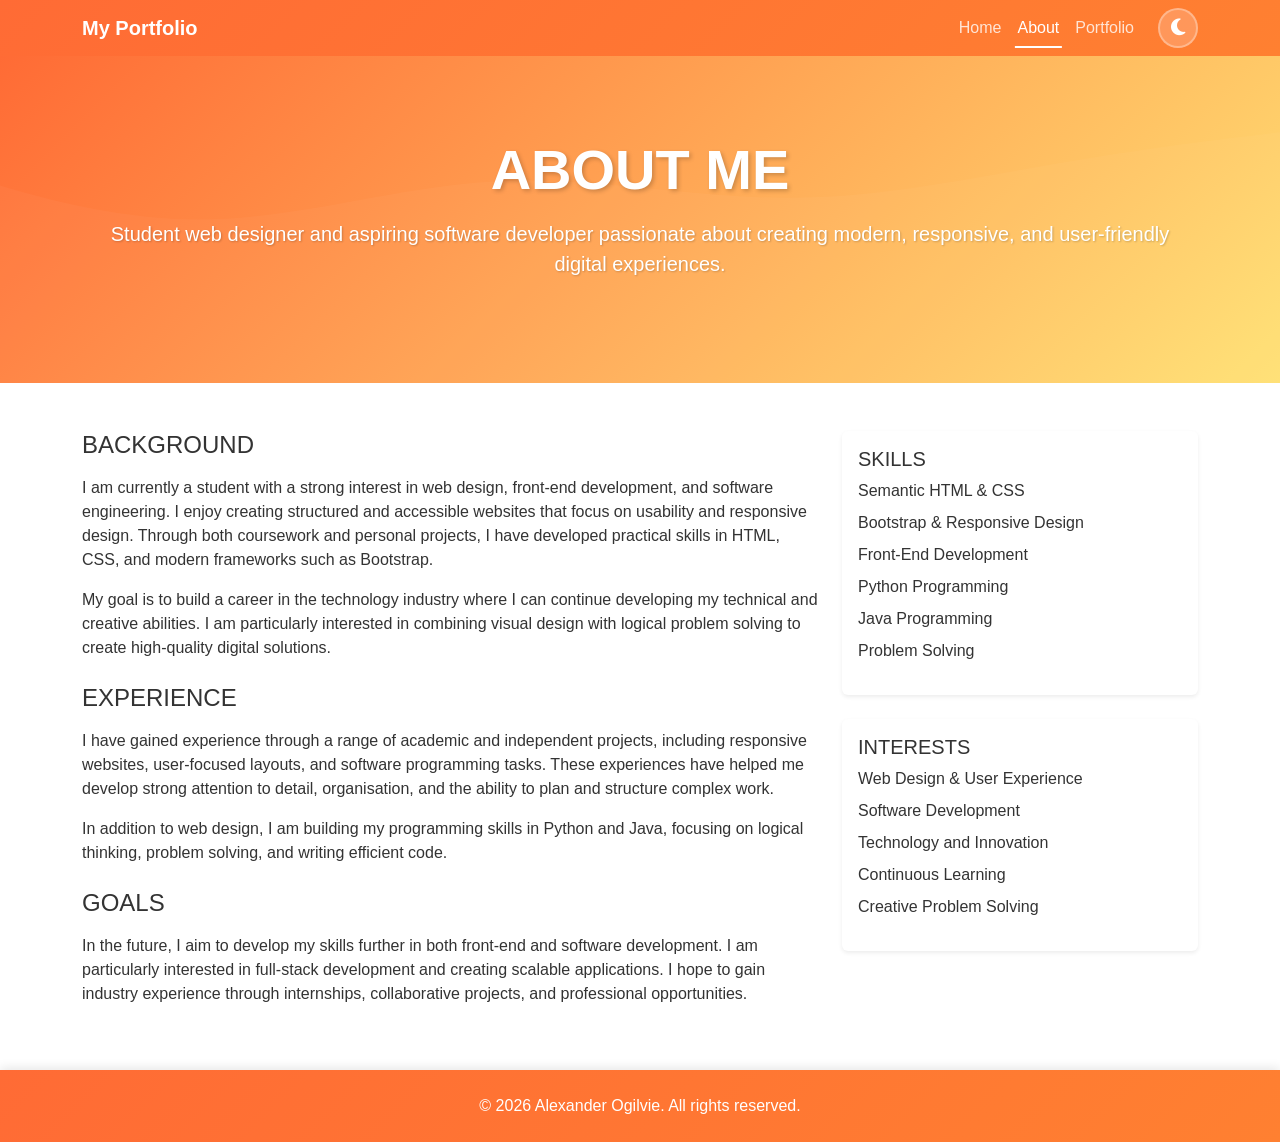
==== about.html @ 469fd4c9 "Fixed light mode colours flashing when switching pages in dark mode" ====
<!DOCTYPE html>
<html lang="en">
<head>
    <meta charset="UTF-8">
    <meta name="viewport" content="width=device-width, initial-scale=1.0">
    <title>About - My Portfolio</title>
    <link href="https://cdn.jsdelivr.net/npm/bootstrap@5.3.2/dist/css/bootstrap.min.css" rel="stylesheet">
    <link rel="stylesheet" href="https://cdnjs.cloudflare.com/ajax/libs/animate.css/4.1.1/animate.min.css">
    <link rel="stylesheet" href="https://cdnjs.cloudflare.com/ajax/libs/font-awesome/6.5.1/css/all.min.css">
    <script>
        (function() {
            const savedTheme = localStorage.getItem('theme') || 'light';
            document.documentElement.setAttribute('data-theme', savedTheme);
        })();
    </script>
    <link rel="stylesheet" href="css/style.css">
</head>
<body>
    <header>
        <nav class="navbar navbar-expand-lg site-nav">
            <div class="container">
                <a class="navbar-brand" href="index.html">My Portfolio</a>
                <button class="navbar-toggler" type="button" data-bs-toggle="collapse" data-bs-target="#navbarNav">
                    <span class="navbar-toggler-icon"></span>
                </button>
                <div class="collapse navbar-collapse" id="navbarNav">
                    <ul class="navbar-nav ms-auto">
                        <li class="nav-item">
                            <a class="nav-link" href="index.html">Home</a>
                        </li>
                        <li class="nav-item">
                            <a class="nav-link active" href="about.html">About</a>
                        </li>
                        <li class="nav-item">
                            <a class="nav-link" href="portfolio.html">Portfolio</a>
                        </li>
                        <li class="nav-item">
                            <button id="theme-toggle" class="theme-toggle" aria-label="Toggle dark mode">
                                <i class="fas fa-moon"></i>
                            </button>
                        </li>
                    </ul>
                </div>
            </div>
        </nav>
    </header>

    <main>
        <section class="hero">
            <div class="container">
                <h1 class="hero-title">ABOUT ME</h1>
                <p class="hero-text">
                    Student web designer and aspiring software developer passionate about creating modern, responsive, and user-friendly digital experiences.
                </p>
            </div>
        </section>

        <section class="section">
            <div class="container">
                <div class="row">
                    <div class="col-lg-8">
                        <h2 class="h4 mb-3">BACKGROUND</h2>
                        <p>I am currently a student with a strong interest in web design, front-end development, and software engineering. I enjoy creating structured and accessible websites that focus on usability and responsive design. Through both coursework and personal projects, I have developed practical skills in HTML, CSS, and modern frameworks such as Bootstrap.</p>
                        <p>My goal is to build a career in the technology industry where I can continue developing my technical and creative abilities. I am particularly interested in combining visual design with logical problem solving to create high-quality digital solutions.</p>

                        <h2 class="h4 mb-3 mt-4">EXPERIENCE</h2>
                        <p>I have gained experience through a range of academic and independent projects, including responsive websites, user-focused layouts, and software programming tasks. These experiences have helped me develop strong attention to detail, organisation, and the ability to plan and structure complex work.</p>
                        <p>In addition to web design, I am building my programming skills in Python and Java, focusing on logical thinking, problem solving, and writing efficient code.</p>

                        <h2 class="h4 mb-3 mt-4">GOALS</h2>
                        <p>In the future, I aim to develop my skills further in both front-end and software development. I am particularly interested in full-stack development and creating scalable applications. I hope to gain industry experience through internships, collaborative projects, and professional opportunities.</p>
                    </div>
                    <div class="col-lg-4">
                        <div class="card shadow-sm mb-4">
                            <div class="card-body">
                                <h3 class="h5 card-title">SKILLS</h3>
                                <ul class="list-unstyled">
                                    <li class="mb-2">Semantic HTML & CSS</li>
                                    <li class="mb-2">Bootstrap & Responsive Design</li>
                                    <li class="mb-2">Front-End Development</li>
                                    <li class="mb-2">Python Programming</li>
                                    <li class="mb-2">Java Programming</li>
                                    <li class="mb-2">Problem Solving</li>
                                </ul>
                            </div>
                        </div>
    
                        <div class="card shadow-sm">
                            <div class="card-body">
                                <h3 class="h5 card-title">INTERESTS</h3>
                                <ul class="list-unstyled">
                                    <li class="mb-2">Web Design & User Experience</li>
                                    <li class="mb-2">Software Development</li>
                                    <li class="mb-2">Technology and Innovation</li>
                                    <li class="mb-2">Continuous Learning</li>
                                    <li class="mb-2">Creative Problem Solving</li>
                                </ul>
                            </div>
                        </div>
                    </div>
                </div>
            </div>
        </section>
    </main>

    <footer class="site-footer">
        <div class="container">
            <p class="mb-0">&copy; 2026 Alexander Ogilvie. All rights reserved.</p>
        </div>
    </footer>

    <script src="https://cdn.jsdelivr.net/npm/bootstrap@5.3.2/dist/js/bootstrap.bundle.min.js"></script>
    <script src="js/theme-toggle.js"></script>
</body>
</html>
---- css/style.css ----
:root {
    /* Light mode */
    --gradient-primary: linear-gradient(135deg, #ff6b35 0%, #ffe174 100%);
    --gradient-secondary: linear-gradient(135deg, #ff9a56 0%, #ff6b6b 100%);
    --gradient-dark: linear-gradient(135deg, #ff6b35 0%, #ff8031 100%);
    --gradient-light: linear-gradient(135deg, #fff5e6 0%, #ffe0b2 100%);
    --bg-color: #ffffff;
    --text-color: #333333;
    --card-bg: #ffffff;
    --feature-gradient: linear-gradient(135deg, #fff5e6 0%, #ffe0b2 100%);
    --feature-text: #d84315;
}

[data-theme="dark"] {
    /* Dark mode */
    --gradient-primary: linear-gradient(135deg, #0726ad 0%, #6a08cc 100%);
    --gradient-secondary: linear-gradient(135deg, #f093fb 0%, #f5576c 100%);
    --gradient-dark: linear-gradient(135deg, #0726ad 0%, #2d1b69 100%);
    --gradient-light: linear-gradient(135deg, #2d1b69 0%, #5b3a8f 100%);
    --bg-color: #1a1a2e;
    --text-color: #eaeaea;
    --card-bg: #16213e;
    --feature-gradient: linear-gradient(135deg, #2d1b69 0%, #5b3a8f 100%);
    --feature-text: #b794f6;
}

body {
    font-family: -apple-system, BlinkMacSystemFont, 'Segoe UI', Roboto, 'Helvetica Neue', Arial, sans-serif;
    min-height: 100vh;
    display: flex;
    flex-direction: column;
    background-color: var(--bg-color);
    color: var(--text-color);
    transition: background-color 0.3s ease, color 0.3s ease;
}

main {
    flex: 1;
}

/* Theme toggle button */
.theme-toggle {
    background: rgba(255, 255, 255, 0.2);
    border: 2px solid rgba(255, 255, 255, 0.3);
    border-radius: 50%;
    width: 40px;
    height: 40px;
    display: flex;
    align-items: center;
    justify-content: center;
    cursor: pointer;
    transition: all 0.3s ease;
    margin-left: 1rem;
}

.theme-toggle:hover {
    background: rgba(255, 255, 255, 0.3);
    transform: rotate(180deg);
}

.theme-toggle i {
    color: #fff;
    font-size: 1.2rem;
    transition: transform 0.3s ease;
}

/* Navigation with gradient */
.site-nav {
    background: var(--gradient-dark);
    box-shadow: 0 2px 10px rgba(0, 0, 0, 0.1);
    transition: background 0.3s ease;
}

.site-nav .navbar-brand {
    color: #fff;
    font-weight: 600;
    transition: transform 0.3s ease;
}

.site-nav .navbar-brand:hover {
    transform: scale(1.05);
}

.site-nav .nav-link {
    color: rgba(255, 255, 255, 0.8);
    transition: all 0.3s ease;
    position: relative;
}

.site-nav .nav-link::after {
    content: '';
    position: absolute;
    bottom: 0;
    left: 50%;
    width: 0;
    height: 2px;
    background: #fff;
    transition: all 0.3s ease;
    transform: translateX(-50%);
}

.site-nav .nav-link:hover::after,
.site-nav .nav-link.active::after {
    width: 80%;
}

.site-nav .nav-link:hover,
.site-nav .nav-link.active {
    color: #fff;
}

/* Hero section with gradient */
.hero {
    padding: 5rem 0;
    background: var(--gradient-primary);
    text-align: center;
    position: relative;
    overflow: hidden;
    transition: background 0.3s ease;
}

.hero::before {
    content: '';
    position: absolute;
    top: 0;
    left: 0;
    right: 0;
    bottom: 0;
    background: url('data:image/svg+xml,<svg xmlns="http://www.w3.org/2000/svg" viewBox="0 0 1440 320"><path fill="rgba(255,255,255,0.1)" d="M0,96L48,112C96,128,192,160,288,160C384,160,480,128,576,122.7C672,117,768,139,864,138.7C960,139,1056,117,1152,101.3C1248,85,1344,75,1392,69.3L1440,64L1440,320L1392,320C1344,320,1248,320,1152,320C1056,320,960,320,864,320C768,320,672,320,576,320C480,320,384,320,288,320C192,320,96,320,48,320L0,320Z"></path></svg>') no-repeat bottom;
    background-size: cover;
    opacity: 0.3;
}

.hero > .container {
    position: relative;
    z-index: 1;
}

.hero-title {
    font-size: 3.5rem;
    margin-bottom: 1rem;
    color: #fff;
    font-weight: 700;
    text-shadow: 2px 2px 4px rgba(0, 0, 0, 0.2);
    animation: fadeInDown 1s ease-out;
}

.hero-text {
    font-size: 1.25rem;
    margin-bottom: 1.5rem;
    color: #fff;
    text-shadow: 1px 1px 2px rgba(0, 0, 0, 0.2);
    animation: fadeInUp 1s ease-out 0.3s both;
}

.hero .btn {
    animation: fadeInUp 1s ease-out 0.6s both;
    box-shadow: 0 4px 15px rgba(0, 0, 0, 0.2);
    transition: all 0.3s ease;
}

.hero .btn:hover {
    transform: translateY(-3px);
    box-shadow: 0 6px 20px rgba(0, 0, 0, 0.3);
}

/* Keyframe animations */
@keyframes fadeInDown {
    from {
        opacity: 0;
        transform: translateY(-30px);
    }
    to {
        opacity: 1;
        transform: translateY(0);
    }
}

@keyframes fadeInUp {
    from {
        opacity: 0;
        transform: translateY(30px);
    }
    to {
        opacity: 1;
        transform: translateY(0);
    }
}

/* Section spacing */
.section {
    padding: 3rem 0;
}

/* Cards */
.card {
    transition: all 0.3s ease;
    border: none;
    box-shadow: 0 2px 10px rgba(0, 0, 0, 0.08);
    overflow: hidden;
    background-color: var(--card-bg);
    color: var(--text-color);
}

[data-theme="dark"] .card {
    box-shadow: 0 2px 10px rgba(0, 0, 0, 0.3);
}

.card:hover {
    transform: translateY(-10px);
    box-shadow: 0 8px 25px rgba(0, 0, 0, 0.15);
}

[data-theme="dark"] .card:hover {
    box-shadow: 0 8px 25px rgba(0, 0, 0, 0.5);
}

.card-img-top {
    height: 200px;
    object-fit: cover;
    background-color: #e9ecef;
    transition: transform 0.3s ease;
}

.card:hover .card-img-top {
    transform: scale(1.1);
}

/* Only apply full height to portfolio cards */
.portfolio-card {
    height: 100%;
}

/* Stagger animation delays for portfolio cards */
.portfolio-card:nth-child(1) {
    animation-delay: 0.1s;
}

.portfolio-card:nth-child(2) {
    animation-delay: 0.2s;
}

.portfolio-card:nth-child(3) {
    animation-delay: 0.3s;
}

.portfolio-card:nth-child(4) {
    animation-delay: 0.4s;
}

.portfolio-card:nth-child(5) {
    animation-delay: 0.5s;
}

.portfolio-card:nth-child(6) {
    animation-delay: 0.6s;
}

/* Feature boxes */
.feature-box {
    text-align: center;
    margin-bottom: 1.5rem;
    padding: 2rem;
    border-radius: 10px;
    transition: all 0.3s ease;
    background: var(--feature-gradient);
}

.feature-box:hover {
    transform: translateY(-5px);
    box-shadow: 0 5px 20px rgba(0, 0, 0, 0.1);
}

.feature-box h3 {
    color: var(--feature-text);
    margin-bottom: 1rem;
}

/* Button enhancements */
.btn-primary {
    background: var(--gradient-primary);
    border: none;
    padding: 0.75rem 2rem;
    font-weight: 600;
    transition: all 0.3s ease;
    color: #fff;
}

.btn-primary:hover {
    background: var(--gradient-secondary);
    transform: translateY(-2px);
    box-shadow: 0 5px 15px rgba(0, 0, 0, 0.2);
    color: #fff;
}

/* Footer with gradient */
.site-footer {
    background: var(--gradient-dark);
    color: #fff;
    text-align: center;
    padding: 1.5rem 0;
    margin-top: auto;
    box-shadow: 0 -2px 10px rgba(0, 0, 0, 0.1);
    transition: background 0.3s ease;
}

/* Smooth scroll behavior */
html {
    scroll-behavior: smooth;
}

/* Image hover effects */
img {
    transition: all 0.3s ease;
}

img:hover {
    transform: scale(1.02);
}

/* Dark mode specific adjustments */
[data-theme="dark"] h1,
[data-theme="dark"] h2,
[data-theme="dark"] h3,
[data-theme="dark"] h4,
[data-theme="dark"] h5,
[data-theme="dark"] h6 {
    color: var(--text-color);
}

[data-theme="dark"] p {
    color: var(--text-color);
}
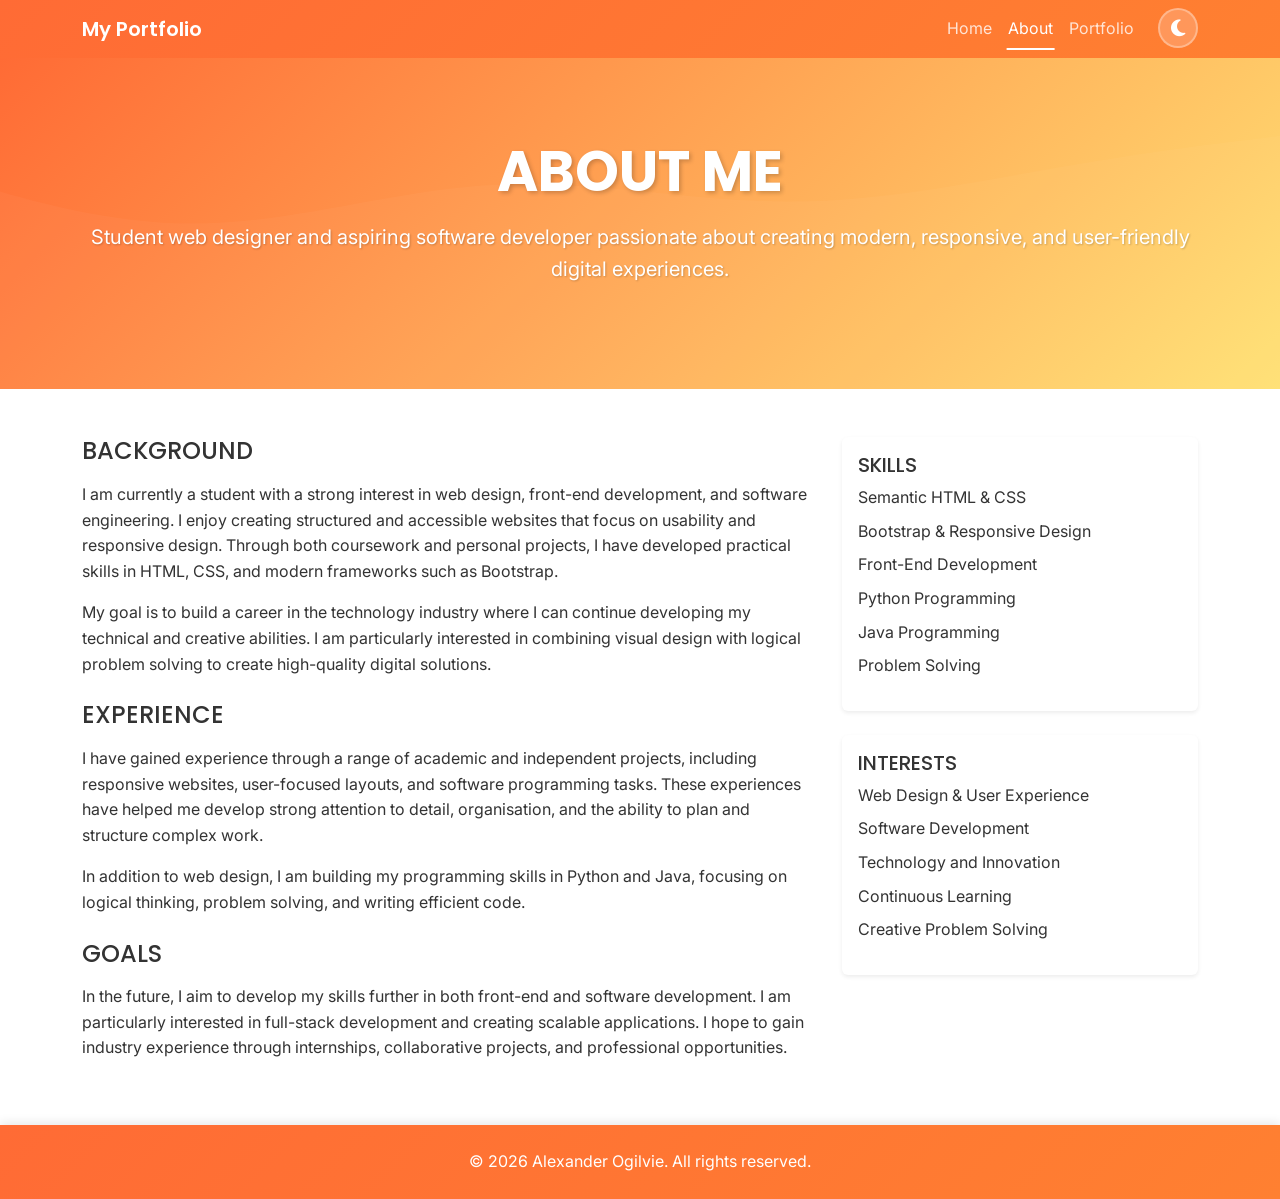
==== commit fb108dbb: "Changed from system fonts to Google fonts" ====
--- a/about.html
+++ b/about.html
@@ -4,6 +4,9 @@
     <meta charset="UTF-8">
     <meta name="viewport" content="width=device-width, initial-scale=1.0">
     <title>About - My Portfolio</title>
+    <link rel="preconnect" href="https://fonts.googleapis.com">
+    <link rel="preconnect" href="https://fonts.gstatic.com" crossorigin>
+    <link href="https://fonts.googleapis.com/css2?family=Poppins:wght@400;600;700&family=Inter:wght@300;400;500&display=swap" rel="stylesheet">
     <link href="https://cdn.jsdelivr.net/npm/bootstrap@5.3.2/dist/css/bootstrap.min.css" rel="stylesheet">
     <link rel="stylesheet" href="https://cdnjs.cloudflare.com/ajax/libs/animate.css/4.1.1/animate.min.css">
     <link rel="stylesheet" href="https://cdnjs.cloudflare.com/ajax/libs/font-awesome/6.5.1/css/all.min.css">
--- a/css/style.css
+++ b/css/style.css
@@ -25,13 +25,25 @@
 }
 
 body {
-    font-family: -apple-system, BlinkMacSystemFont, 'Segoe UI', Roboto, 'Helvetica Neue', Arial, sans-serif;
+    font-family: 'Inter', -apple-system, BlinkMacSystemFont, 'Segoe UI', Roboto, sans-serif;
     min-height: 100vh;
     display: flex;
     flex-direction: column;
     background-color: var(--bg-color);
     color: var(--text-color);
     transition: background-color 0.3s ease, color 0.3s ease;
+    font-weight: 400;
+    line-height: 1.6;
+}
+
+h1, h2, h3, h4, h5, h6 {
+    font-family: 'Poppins', sans-serif;
+    font-weight: 600;
+}
+
+.navbar-brand {
+    font-family: 'Poppins', sans-serif;
+    font-weight: 700;
 }
 
 main {
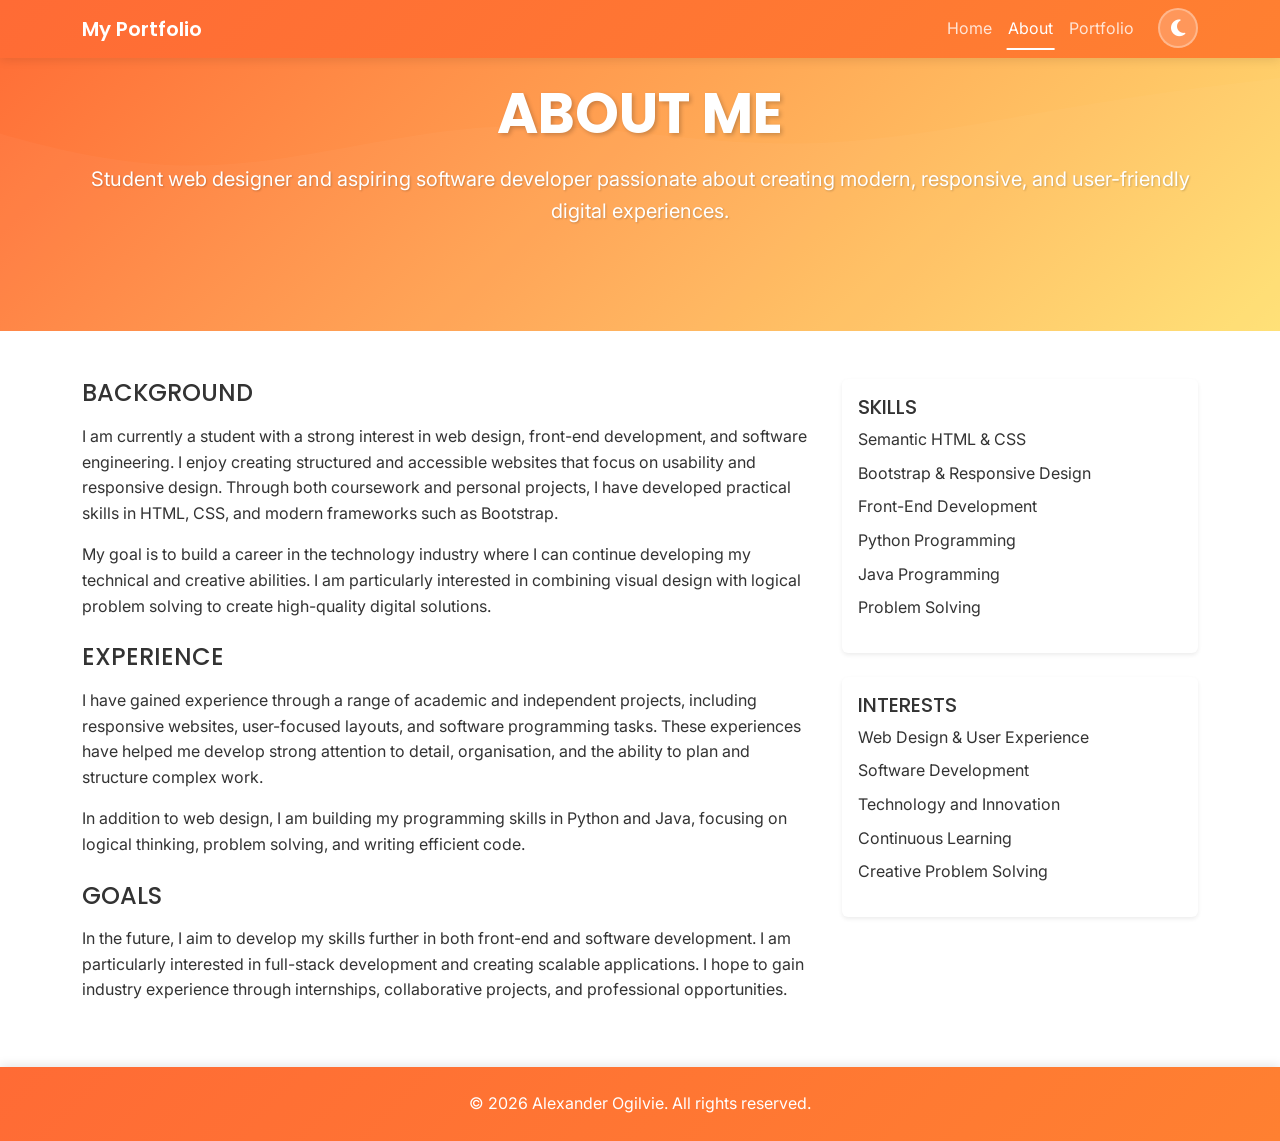
==== commit 595afdbe: "Made navbar stay fixed at the top of the screen" ====
--- a/about.html
+++ b/about.html
@@ -20,7 +20,7 @@
 </head>
 <body>
     <header>
-        <nav class="navbar navbar-expand-lg site-nav">
+        <nav class="navbar navbar-expand-lg site-nav fixed-top">
             <div class="container">
                 <a class="navbar-brand" href="index.html">My Portfolio</a>
                 <button class="navbar-toggler" type="button" data-bs-toggle="collapse" data-bs-target="#navbarNav">
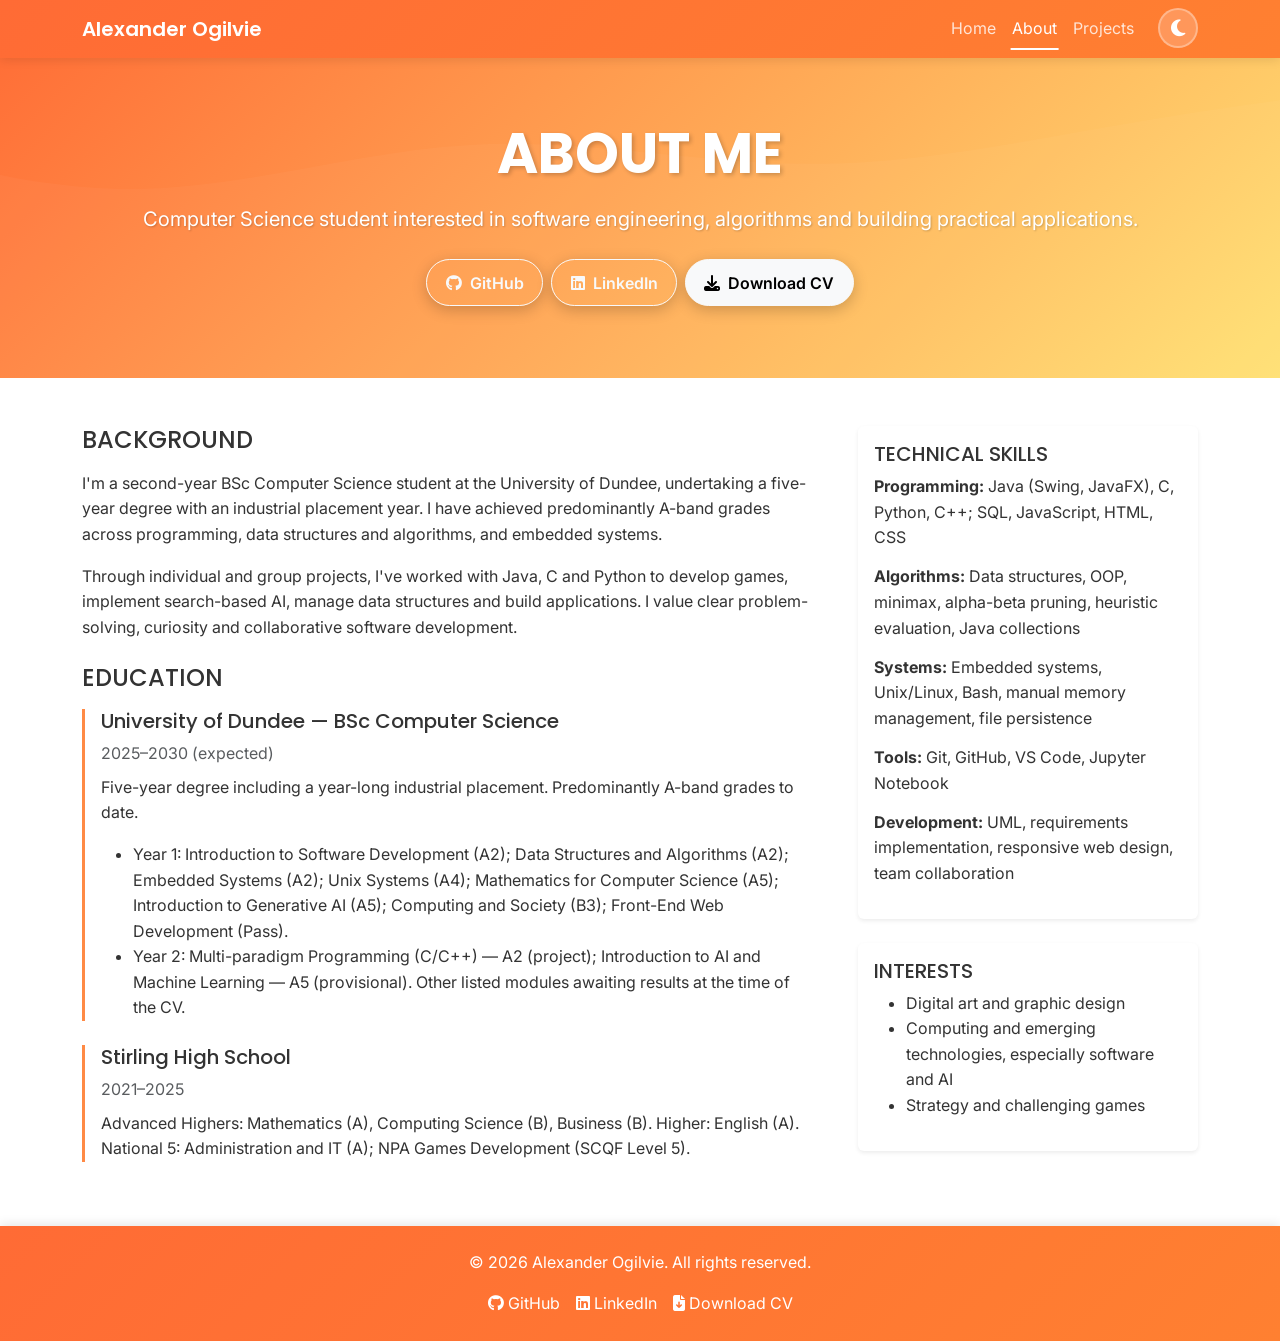
==== commit 2dc0fdfe: "Updated content, added CV, general improvements" ====
--- a/about.html
+++ b/about.html
@@ -1,47 +1,38 @@
 <!DOCTYPE html>
 <html lang="en">
+
 <head>
     <meta charset="UTF-8">
     <meta name="viewport" content="width=device-width, initial-scale=1.0">
-    <title>About - My Portfolio</title>
+    <meta name="description"
+        content="Alexander Ogilvie — Computer Science student at the University of Dundee. Explore software projects, technical skills and experience.">
+    <title>About | Alexander Ogilvie</title>
     <link rel="preconnect" href="https://fonts.googleapis.com">
     <link rel="preconnect" href="https://fonts.gstatic.com" crossorigin>
-    <link href="https://fonts.googleapis.com/css2?family=Poppins:wght@400;600;700&family=Inter:wght@300;400;500&display=swap" rel="stylesheet">
+    <link
+        href="https://fonts.googleapis.com/css2?family=Poppins:wght@400;600;700&family=Inter:wght@300;400;500&display=swap"
+        rel="stylesheet">
     <link href="https://cdn.jsdelivr.net/npm/bootstrap@5.3.2/dist/css/bootstrap.min.css" rel="stylesheet">
     <link rel="stylesheet" href="https://cdnjs.cloudflare.com/ajax/libs/animate.css/4.1.1/animate.min.css">
     <link rel="stylesheet" href="https://cdnjs.cloudflare.com/ajax/libs/font-awesome/6.5.1/css/all.min.css">
-    <script>
-        (function() {
-            const savedTheme = localStorage.getItem('theme') || 'light';
-            document.documentElement.setAttribute('data-theme', savedTheme);
-        })();
-    </script>
+    <script>(function () { const t = localStorage.getItem('theme') || 'light'; document.documentElement.setAttribute('data-theme', t); })();</script>
     <link rel="stylesheet" href="css/style.css">
 </head>
+
 <body>
     <header>
         <nav class="navbar navbar-expand-lg site-nav fixed-top">
-            <div class="container">
-                <a class="navbar-brand" href="index.html">My Portfolio</a>
-                <button class="navbar-toggler" type="button" data-bs-toggle="collapse" data-bs-target="#navbarNav">
-                    <span class="navbar-toggler-icon"></span>
-                </button>
+            <div class="container"><a class="navbar-brand" href="index.html">Alexander Ogilvie</a><button
+                    class="navbar-toggler" type="button" data-bs-toggle="collapse" data-bs-target="#navbarNav"
+                    aria-controls="navbarNav" aria-expanded="false" aria-label="Toggle navigation menu"><span
+                        class="navbar-toggler-icon"></span></button>
                 <div class="collapse navbar-collapse" id="navbarNav">
                     <ul class="navbar-nav ms-auto">
-                        <li class="nav-item">
-                            <a class="nav-link" href="index.html">Home</a>
-                        </li>
-                        <li class="nav-item">
-                            <a class="nav-link active" href="about.html">About</a>
-                        </li>
-                        <li class="nav-item">
-                            <a class="nav-link" href="portfolio.html">Portfolio</a>
-                        </li>
-                        <li class="nav-item">
-                            <button id="theme-toggle" class="theme-toggle" aria-label="Toggle dark mode">
-                                <i class="fas fa-moon"></i>
-                            </button>
-                        </li>
+                        <li class="nav-item"><a class="nav-link " href="index.html">Home</a></li>
+                        <li class="nav-item"><a class="nav-link active" href="about.html">About</a></li>
+                        <li class="nav-item"><a class="nav-link " href="portfolio.html">Projects</a></li>
+                        <li class="nav-item"><button id="theme-toggle" class="theme-toggle"
+                                aria-label="Toggle dark mode"><i class="fas fa-moon"></i></button></li>
                     </ul>
                 </div>
             </div>
@@ -52,51 +43,68 @@
         <section class="hero">
             <div class="container">
                 <h1 class="hero-title">ABOUT ME</h1>
-                <p class="hero-text">
-                    Student web designer and aspiring software developer passionate about creating modern, responsive, and user-friendly digital experiences.
-                </p>
+                <p class="hero-text">Computer Science student interested in software engineering, algorithms and
+                    building practical applications.</p>
+                <div class="social-links d-flex flex-wrap gap-2 justify-content-center" aria-label="Professional links">
+                    <a class="btn btn-outline-light" href="https://github.com/alex-ogilvie" target="_blank"
+                        rel="noopener noreferrer"><i class="fab fa-github me-2" aria-hidden="true"></i>GitHub</a><a
+                        class="btn btn-outline-light" href="https://www.linkedin.com/in/alexander-ogilvie-29313744b/" target="_blank"
+                        rel="noopener noreferrer"><i class="fab fa-linkedin me-2" aria-hidden="true"></i>LinkedIn</a><a
+                        class="btn btn-light" href="assets/Alexander-Ogilvie-CV.pdf" download><i
+                            class="fas fa-download me-2" aria-hidden="true"></i>Download CV</a></div>
             </div>
         </section>
-
         <section class="section">
             <div class="container">
-                <div class="row">
+                <div class="row g-5">
                     <div class="col-lg-8">
                         <h2 class="h4 mb-3">BACKGROUND</h2>
-                        <p>I am currently a student with a strong interest in web design, front-end development, and software engineering. I enjoy creating structured and accessible websites that focus on usability and responsive design. Through both coursework and personal projects, I have developed practical skills in HTML, CSS, and modern frameworks such as Bootstrap.</p>
-                        <p>My goal is to build a career in the technology industry where I can continue developing my technical and creative abilities. I am particularly interested in combining visual design with logical problem solving to create high-quality digital solutions.</p>
-
-                        <h2 class="h4 mb-3 mt-4">EXPERIENCE</h2>
-                        <p>I have gained experience through a range of academic and independent projects, including responsive websites, user-focused layouts, and software programming tasks. These experiences have helped me develop strong attention to detail, organisation, and the ability to plan and structure complex work.</p>
-                        <p>In addition to web design, I am building my programming skills in Python and Java, focusing on logical thinking, problem solving, and writing efficient code.</p>
-
-                        <h2 class="h4 mb-3 mt-4">GOALS</h2>
-                        <p>In the future, I aim to develop my skills further in both front-end and software development. I am particularly interested in full-stack development and creating scalable applications. I hope to gain industry experience through internships, collaborative projects, and professional opportunities.</p>
+                        <p>I'm a second-year BSc Computer Science student at the University of Dundee, undertaking a five-year degree with an industrial placement year. I have achieved predominantly A-band grades across programming, data structures and algorithms, and embedded systems.</p>
+                        <p>Through individual and group projects, I've worked with Java, C and Python to develop games, implement search-based AI, manage data structures and build applications. I value clear problem-solving, curiosity and collaborative software development.</p>
+                        <h2 class="h4 mt-4 mb-3">EDUCATION</h2>
+                        <div class="timeline-item">
+                            <h3 class="h5">University of Dundee — BSc Computer Science</h3>
+                            <p class="text-muted mb-2">2025–2030 (expected)</p>
+                            <p>Five-year degree including a year-long industrial placement. Predominantly A-band grades to date.</p>
+                            <ul>
+                                <li>Year 1: Introduction to Software Development (A2); Data Structures and Algorithms (A2); 
+                                    Embedded Systems (A2); Unix Systems (A4); Mathematics for Computer Science (A5); 
+                                    Introduction to Generative AI (A5); 
+                                    Computing and Society (B3); 
+                                    Front-End Web Development (Pass).</li>
+                                <li>Year 2: Multi-paradigm Programming (C/C++) — A2 (project); 
+                                    Introduction to AI and Machine Learning — A5 (provisional). 
+                                    Other listed modules awaiting results at the time of the CV.</li>
+                            </ul>
+                        </div>
+                        <div class="timeline-item mt-4">
+                            <h3 class="h5">Stirling High School</h3>
+                            <p class="text-muted mb-2">2021–2025</p>
+                            <p>Advanced Highers: Mathematics (A), Computing Science (B), Business (B). Higher: English
+                                (A). National 5: Administration and IT (A); NPA Games Development (SCQF Level 5).</p>
+                        </div>
+                        <!-- <h2 class="h4 mt-4 mb-3">CURRENT GOAL</h2> -->
                     </div>
                     <div class="col-lg-4">
                         <div class="card shadow-sm mb-4">
                             <div class="card-body">
-                                <h3 class="h5 card-title">SKILLS</h3>
-                                <ul class="list-unstyled">
-                                    <li class="mb-2">Semantic HTML & CSS</li>
-                                    <li class="mb-2">Bootstrap & Responsive Design</li>
-                                    <li class="mb-2">Front-End Development</li>
-                                    <li class="mb-2">Python Programming</li>
-                                    <li class="mb-2">Java Programming</li>
-                                    <li class="mb-2">Problem Solving</li>
+                                <h3 class="h5">TECHNICAL SKILLS</h3>
+                                <ul class="list-unstyled skill-list">
+                                    <li><strong>Programming:</strong> Java (Swing, JavaFX), C, Python, C++; SQL, JavaScript, HTML, CSS</li>
+                                    <li><strong>Algorithms:</strong> Data structures, OOP, minimax, alpha-beta pruning, heuristic evaluation, Java collections</li>
+                                    <li><strong>Systems:</strong> Embedded systems, Unix/Linux, Bash, manual memory management, file persistence</li>
+                                    <li><strong>Tools:</strong> Git, GitHub, VS Code, Jupyter Notebook</li>
+                                    <li><strong>Development:</strong> UML, requirements implementation, responsive web design, team collaboration</li>
                                 </ul>
                             </div>
                         </div>
-    
                         <div class="card shadow-sm">
                             <div class="card-body">
-                                <h3 class="h5 card-title">INTERESTS</h3>
-                                <ul class="list-unstyled">
-                                    <li class="mb-2">Web Design & User Experience</li>
-                                    <li class="mb-2">Software Development</li>
-                                    <li class="mb-2">Technology and Innovation</li>
-                                    <li class="mb-2">Continuous Learning</li>
-                                    <li class="mb-2">Creative Problem Solving</li>
+                                <h3 class="h5">INTERESTS</h3>
+                                <ul>
+                                    <li>Digital art and graphic design</li>
+                                    <li>Computing and emerging technologies, especially software and AI</li>
+                                    <li>Strategy and challenging games</li>
                                 </ul>
                             </div>
                         </div>
@@ -105,14 +113,19 @@
             </div>
         </section>
     </main>
-
     <footer class="site-footer">
         <div class="container">
-            <p class="mb-0">&copy; 2026 Alexander Ogilvie. All rights reserved.</p>
+            <p class="mb-3">&copy; 2026 Alexander Ogilvie. All rights reserved.</p>
+            <div class="footer-links d-flex flex-wrap gap-3 justify-content-center"><a
+                    href="https://github.com/alex-ogilvie" target="_blank" rel="noopener noreferrer"><i
+                        class="fab fa-github me-1" aria-hidden="true"></i>GitHub</a><a href="https://www.linkedin.com/in/alexander-ogilvie-29313744b/"
+                    target="_blank" rel="noopener noreferrer"><i class="fab fa-linkedin me-1"
+                        aria-hidden="true"></i>LinkedIn</a><a href="assets/Alexander-Ogilvie-CV.pdf" download><i
+                        class="fas fa-file-arrow-down me-1" aria-hidden="true"></i>Download CV</a></div>
         </div>
     </footer>
-
     <script src="https://cdn.jsdelivr.net/npm/bootstrap@5.3.2/dist/js/bootstrap.bundle.min.js"></script>
     <script src="js/theme-toggle.js"></script>
 </body>
+
 </html>
--- a/css/style.css
+++ b/css/style.css
@@ -108,7 +108,7 @@
     height: 2px;
     background: #fff;
     transition: all 0.3s ease;
-    transform: translateX(-50%);
+    transform: translateX(-50%);    
 }
 
 .site-nav .nav-link:hover::after,
@@ -119,6 +119,10 @@
 .site-nav .nav-link:hover,
 .site-nav .nav-link.active {
     color: #fff;
+}
+
+.site-nav .navbar-toggler {
+    filter: invert(100%) saturate(100%) sepia(100%);
 }
 
 /* Hero section with gradient */
@@ -343,3 +347,19 @@
 [data-theme="dark"] p {
     color: var(--text-color);
 }
+
+/* Portfolio refresh */
+.hero { padding: 7.5rem 0 4.5rem; }
+.eyebrow, .project-type { font-size: .78rem; letter-spacing: .12em; font-weight: 700; text-transform: uppercase; opacity: .8; }
+.hero-intro { max-width: 760px; margin: 0 auto 1.75rem; color: #fff; font-size: 1.08rem; }
+.social-links .btn { border-radius: 999px; padding: .65rem 1.15rem; font-weight: 600; }
+.profile-image { max-height: 290px; object-fit: cover; }
+.skill-list li { margin-bottom: .85rem; }
+.timeline-item { border-left: 3px solid #ff8a45; padding-left: 1rem; }
+.project-type { color: #d45a22; margin-bottom: .5rem; }
+.tech-tags { font-size: .85rem; font-weight: 600; color: #b85b28; }
+.footer-links a { color: inherit; text-decoration: none; }
+.footer-links a:hover { text-decoration: underline; }
+[data-theme="dark"] .project-type, [data-theme="dark"] .tech-tags { color: #ffc08d; }
+[data-theme="dark"] .text-muted { color: #b8bfd0 !important; }
+@media (max-width: 576px) { .hero { padding: 6.5rem 0 3.5rem; } .hero-title { font-size: 2.35rem; } .hero-text { font-size: 1.05rem; } }
